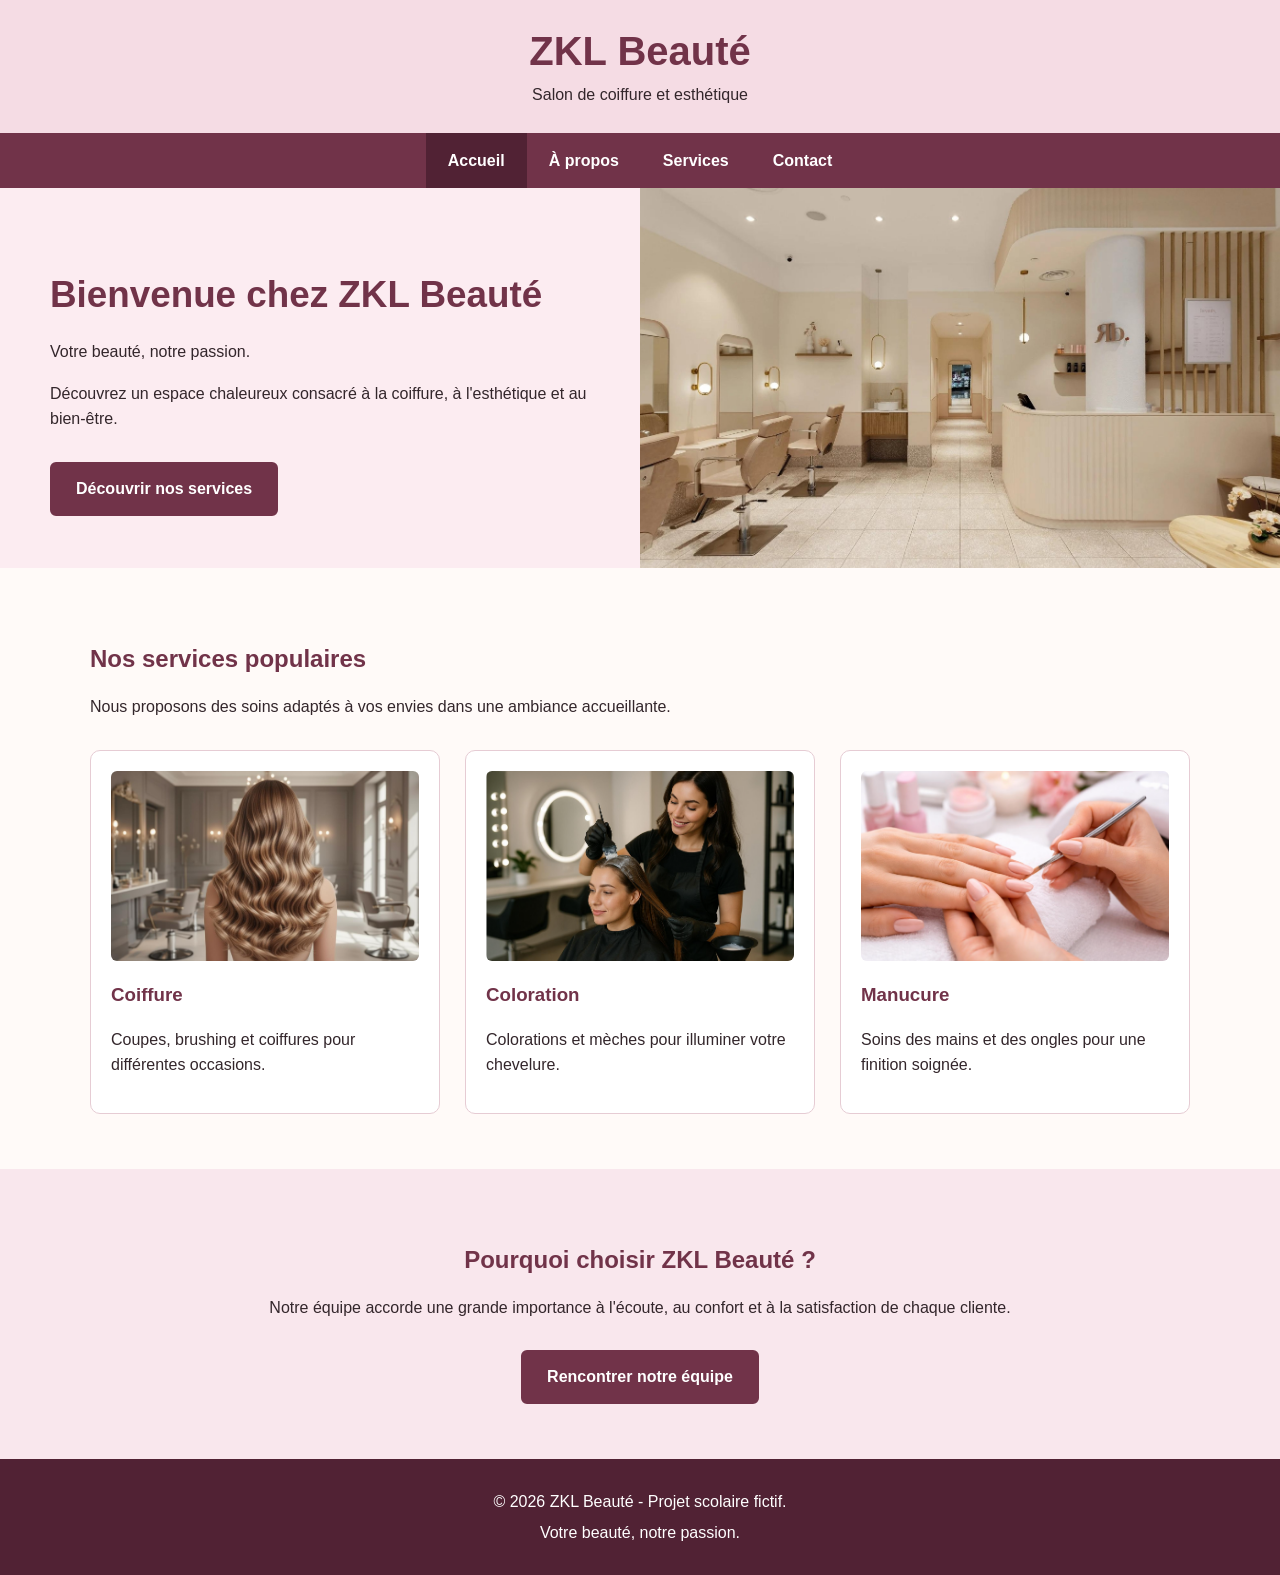
==== index.html @ 6b91115f "Essai" ====
<!DOCTYPE html>
<html lang="fr">
<head>
    <meta charset="UTF-8">
    <meta name="viewport" content="width=device-width, initial-scale=1.0">
    <title>ZKL Beauté - Accueil</title>
    <link rel="stylesheet" href="css/style.css">
</head>

<body>

    <!-- En-tête -->
    <header>
        <div class="entete">
            <h1>ZKL Beauté</h1>
            <p>Salon de coiffure et esthétique</p>
        </div>

        <!-- Menu de navigation -->
        <nav>
            <ul>
                <li><a href="index.html" aria-current="page">Accueil</a></li>
                <li><a href="apropos.html">À propos</a></li>
                <li><a href="services.html">Services</a></li>
                <li><a href="contact.html">Contact</a></li>
            </ul>
        </nav>
    </header>

    <main>

        <!-- Bannière principale -->
        <section class="banniere">
            <div class="texte-banniere">
                <h2>Bienvenue chez ZKL Beauté</h2>
                <p>Votre beauté, notre passion.</p>
                <p>Découvrez un espace chaleureux consacré à la coiffure, à l'esthétique et au bien-être.</p>
                <a class="bouton" href="services.html">Découvrir nos services</a>
            </div>

            <img src="assets/salon.jpeg" alt="Intérieur élégant d'un salon de beauté">
        </section>

        <!-- Services populaires -->
        <section class="conteneur">
            <h2>Nos services populaires</h2>
            <p class="introduction">Nous proposons des soins adaptés à vos envies dans une ambiance accueillante.</p>

            <div class="grille-services">

                <article class="carte">
                    <img src="assets/coiffure.png" alt="Coiffure et mise en beauté des cheveux">
                    <h3>Coiffure</h3>
                    <p>Coupes, brushing et coiffures pour différentes occasions.</p>
                </article>

                <article class="carte">
                    <img src="assets/colloration.png" alt="Service de coloration des cheveux">
                    <h3>Coloration</h3>
                    <p>Colorations et mèches pour illuminer votre chevelure.</p>
                </article>

                <article class="carte">
                    <img src="assets/manucure.png" alt="Soin des ongles et manucure">
                    <h3>Manucure</h3>
                    <p>Soins des mains et des ongles pour une finition soignée.</p>
                </article>

            </div>
        </section>

        <!-- Présentation de l'équipe -->
        <section class="section-rose">
            <div class="conteneur centre">
                <h2>Pourquoi choisir ZKL Beauté ?</h2>
                <p>Notre équipe accorde une grande importance à l'écoute, au confort et à la satisfaction de chaque cliente.</p>
                <a class="bouton" href="apropos.html">Rencontrer notre équipe</a>
            </div>
        </section>

    </main>

    <!-- Pied de page -->
    <footer>
        <p>&copy; 2026 ZKL Beauté - Projet scolaire fictif.</p>
        <p>Votre beauté, notre passion.</p>
    </footer>

</body>
</html>
---- css/style.css ----
/*Styles généraux */

* {
    box-sizing: border-box;
}

body {
    margin: 0;
    font-family: Arial, Helvetica, sans-serif;
    background-color: #fffaf8;
    color: #33262b;
    line-height: 1.6;
}

h1, h2, h3 {
    line-height: 1.3;
}

h2, h3 {
    color: #713349;
}

h2 {
    margin-bottom: 20px;
}

p {
    margin-bottom: 15px;
}

img {
    max-width: 100%;
    height: auto;
}

a {
    color: #713349;
}

/* En-tête */

header {
    background-color: #f5dce4;
    text-align: center;
}

.entete {
    padding: 25px 15px;
}

.entete h1 {
    margin: 0;
    color: #713349;
    font-size: 2.5rem;
}

.entete p {
    margin: 5px 0 0;
}

/* Navigation */

nav {
    background-color: #713349;
}

nav ul {
    display: flex;
    justify-content: center;
    flex-wrap: wrap;
    list-style-type: none;
    margin: 0;
    padding: 0;
}

nav a {
    display: block;
    padding: 15px 22px;
    color: white;
    text-decoration: none;
    font-weight: bold;
}

nav a:hover,
nav a:focus,
nav a[aria-current="page"] {
    background-color: #512234;
    color: white;
}

/* Conteneur */

.conteneur {
    width: 90%;
    max-width: 1100px;
    margin: 0 auto;
    padding: 55px 0;
}

.introduction {
    margin-bottom: 30px;
}

.centre {
    text-align: center;
}

/* Bannière d'accueil */

.banniere {
    display: flex;
    align-items: center;
    background-color: #fcecf1;
    min-height: 380px;
}

.texte-banniere {
    width: 50%;
    padding: 50px;
}

.texte-banniere h2 {
    font-size: 2.3rem;
}

.banniere img {
    width: 50%;
    height: 380px;
    object-fit: cover;
}

/* Boutons */

.bouton {
    display: inline-block;
    background-color: #713349;
    color: white;
    padding: 12px 24px;
    margin-top: 15px;
    border: 2px solid #713349;
    border-radius: 6px;
    text-decoration: none;
    font-size: 1rem;
    font-family: Arial, Helvetica, sans-serif;
    font-weight: bold;
    cursor: pointer;
}

.bouton:hover,
.bouton:focus {
    background-color: #512234;
    border-color: #512234;
    color: white;
}

/* Cartes des services */

.grille-services {
    display: grid;
    grid-template-columns: repeat(3, 1fr);
    gap: 25px;
}

.carte {
    background-color: white;
    border: 1px solid #e6ccd4;
    border-radius: 10px;
    padding: 20px;
}

.carte img {
    width: 100%;
    height: 190px;
    object-fit: cover;
    border-radius: 6px;
}

.carte h3 {
    margin-top: 15px;
}

.prix {
    color: #713349;
    font-weight: bold;
    font-size: 1.1rem;
}

/* Sections */

.section-rose {
    background-color: #f9e7ed;
}

.titre-page {
    background-color: #fcecf1;
    text-align: center;
    padding: 50px 20px;
}

.titre-page h2 {
    font-size: 2rem;
}

.titre-page p {
    margin-bottom: 0;
}

/* Membres de l'équipe */

.membre {
    text-align: center;
}

.initiale {
    display: flex;
    justify-content: center;
    align-items: center;
    width: 100px;
    height: 100px;
    margin: 10px auto 20px;
    border-radius: 50%;
    background-color: #f5dce4;
    color: #713349;
    font-size: 2.5rem;
    font-weight: bold;
}

/* Contact */

.colonnes-contact {
    display: grid;
    grid-template-columns: 1fr 1fr;
    gap: 40px;
}

.bloc-contact {
    background-color: white;
    border: 1px solid #e6ccd4;
    border-radius: 10px;
    padding: 25px;
}

.bloc-contact h3 {
    margin-bottom: 5px;
}

.note {
    font-size: 0.9rem;
    color: #62545a;
    margin-top: 20px;
}

/* Tableau des horaires */

.tableau-defilant {
    overflow-x: auto;
}

table {
    width: 100%;
    border-collapse: collapse;
    margin-top: 20px;
}

caption {
    margin-bottom: 10px;
    font-weight: bold;
    text-align: left;
}

th, td {
    border: 1px solid #d9bcc6;
    padding: 10px;
    text-align: left;
}

th {
    background-color: #713349;
    color: white;
}

tbody tr:nth-child(even) {
    background-color: #fcecf1;
}

/* Formulaire */

fieldset {
    border: 1px solid #d9bcc6;
    border-radius: 6px;
    padding: 20px;
}

legend {
    color: #713349;
    font-weight: bold;
    padding: 0 8px;
}

.champ {
    margin-bottom: 20px;
}

label {
    display: block;
    font-weight: bold;
    margin-bottom: 6px;
}

input, select, textarea {
    width: 100%;
    padding: 12px;
    border: 1px solid #8c7580;
    border-radius: 5px;
    background-color: white;
    color: #33262b;
    font-family: Arial, Helvetica, sans-serif;
    font-size: 1rem;
}

textarea {
    resize: vertical;
}

input:focus,
select:focus,
textarea:focus {
    outline: 2px solid #713349;
    outline-offset: 2px;
}

/* Pied de page */

footer {
    background-color: #512234;
    color: white;
    text-align: center;
    padding: 25px 15px;
}

footer p {
    margin: 5px 0;
}

/* Adaptation aux tablettes */

@media (max-width: 900px) {
    .grille-services {
        grid-template-columns: repeat(2, 1fr);
    }

    .texte-banniere {
        padding: 30px;
    }

    .texte-banniere h2 {
        font-size: 1.8rem;
    }

    .colonnes-contact {
        grid-template-columns: 1fr;
    }
}

/* Adaptation aux téléphones */

@media (max-width: 600px) {
    .entete h1 {
        font-size: 2rem;
    }

    nav ul {
        flex-direction: column;
    }

    nav a {
        padding: 10px;
        border-bottom: 1px solid #a46c80;
    }

    .banniere {
        flex-direction: column;
    }

    .texte-banniere {
        width: 100%;
        padding: 30px 20px;
        text-align: center;
    }

    .banniere img {
        width: 100%;
        height: 230px;
    }

    .grille-services {
        grid-template-columns: 1fr;
    }

    .conteneur {
        width: 92%;
        padding: 35px 0;
    }

    .titre-page {
        padding: 35px 15px;
    }

    .titre-page h2 {
        font-size: 1.7rem;
    }

    .bloc-contact {
        padding: 15px;
    }

    fieldset {
        padding: 12px;
    }
}
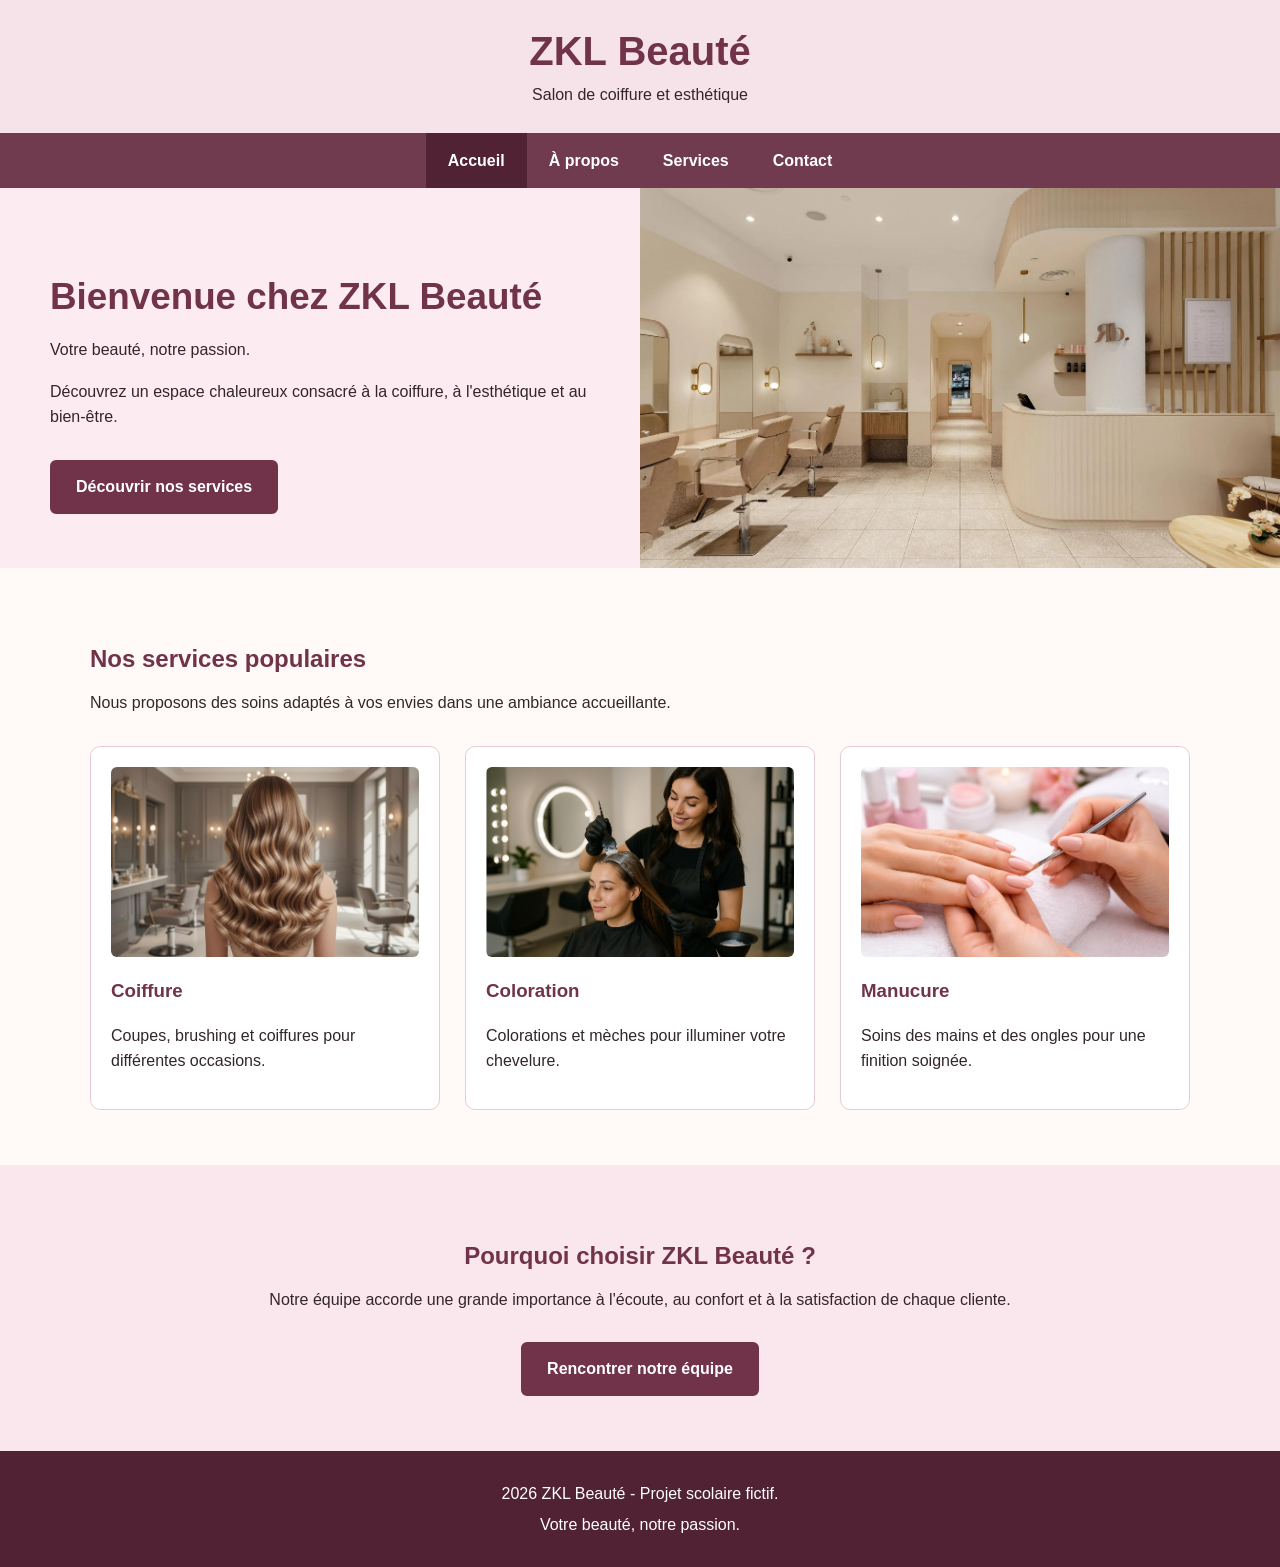
==== commit ff49da6c: "Ajout des pages HTML et mise à jour du site" ====
--- a/index.html
+++ b/index.html
@@ -20,7 +20,7 @@
         <!-- Menu de navigation -->
         <nav>
             <ul>
-                <li><a href="index.html" aria-current="page">Accueil</a></li>
+                <li><a href="index.html" aria-current="page" >Accueil</a></li>
                 <li><a href="apropos.html">À propos</a></li>
                 <li><a href="services.html">Services</a></li>
                 <li><a href="contact.html">Contact</a></li>
@@ -83,7 +83,7 @@
 
     <!-- Pied de page -->
     <footer>
-        <p>&copy; 2026 ZKL Beauté - Projet scolaire fictif.</p>
+        <p>2026 ZKL Beauté - Projet scolaire fictif.</p>
         <p>Votre beauté, notre passion.</p>
     </footer>
 
--- a/css/style.css
+++ b/css/style.css
@@ -22,7 +22,7 @@
 }
 
 h2 {
-    margin-bottom: 20px;
+    margin-bottom: 15px;
 }
 
 p {
@@ -41,7 +41,7 @@
 /* En-tête */
 
 header {
-    background-color: #f5dce4;
+    background-color: #f5e3e9;
     text-align: center;
 }
 
@@ -62,7 +62,7 @@
 /* Navigation */
 
 nav {
-    background-color: #713349;
+    background-color: #703b4e;
 }
 
 nav ul {
@@ -245,11 +245,7 @@
     margin-bottom: 5px;
 }
 
-.note {
-    font-size: 0.9rem;
-    color: #62545a;
-    margin-top: 20px;
-}
+
 
 /* Tableau des horaires */
 
@@ -264,15 +260,16 @@
 }
 
 caption {
-    margin-bottom: 10px;
-    font-weight: bold;
-    text-align: left;
+    margin-bottom: 8px;
+    text-align: center;
+    font-weight: bold;
+    
 }
 
 th, td {
     border: 1px solid #d9bcc6;
     padding: 10px;
-    text-align: left;
+    text-align: center;
 }
 
 th {
@@ -299,7 +296,7 @@
 }
 
 .champ {
-    margin-bottom: 20px;
+    margin-bottom: 10px;
 }
 
 label {
@@ -346,16 +343,22 @@
 /* Adaptation aux tablettes */
 
 @media (max-width: 900px) {
+    .banniere {
+        flex-direction: column;
+    }
+
+    .texte-banniere {
+        width: 100%;
+    }
+
+    .banniere img {
+        width: 100%;
+        height: auto;
+        object-fit: contain;
+    }
+
     .grille-services {
         grid-template-columns: repeat(2, 1fr);
-    }
-
-    .texte-banniere {
-        padding: 30px;
-    }
-
-    .texte-banniere h2 {
-        font-size: 1.8rem;
     }
 
     .colonnes-contact {
@@ -384,16 +387,16 @@
     }
 
     .texte-banniere {
-        width: 100%;
+        width: 80%;
         padding: 30px 20px;
         text-align: center;
     }
 
     .banniere img {
-        width: 100%;
-        height: 230px;
-    }
-
+    width: 100%;
+    height: auto;
+    object-fit: contain;
+    }
     .grille-services {
         grid-template-columns: 1fr;
     }
